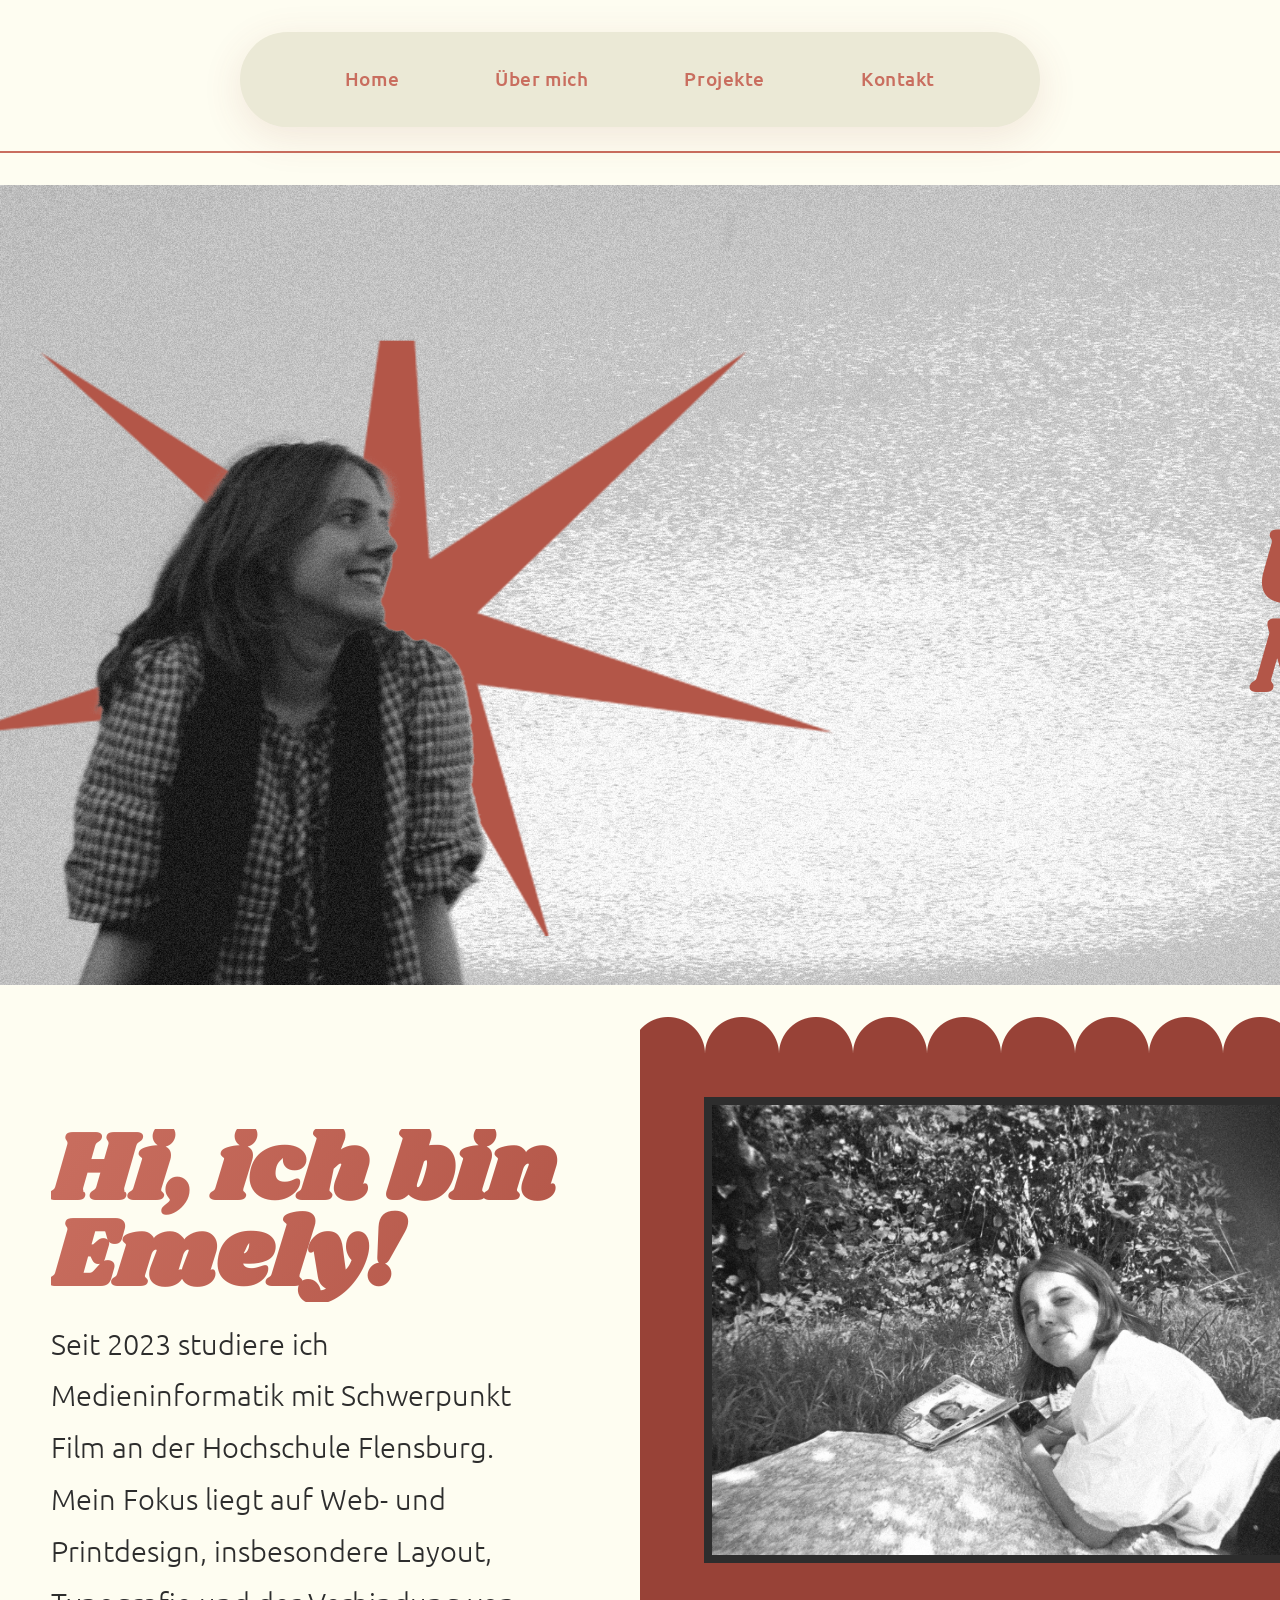
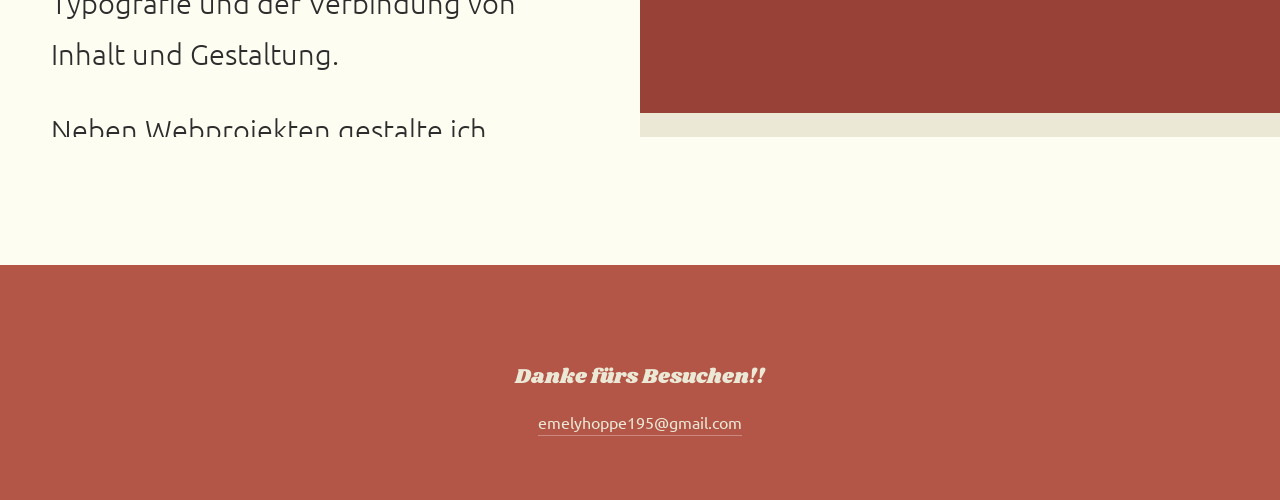
==== aboutme.html @ 7a6b9202 "Mein Portfolio hochgeladen" ====
<!DOCTYPE html>
<html lang="de">
<head>
  <meta charset="UTF-8">
  <meta name="viewport" content="width=device-width, initial-scale=1.0">
  <title>Emely Hoppe - Über mich</title>
  <link href="https://fonts.googleapis.com/css2?family=Shrikhand&family=Ubuntu:wght@300;400;500;700&display=swap" rel="stylesheet">
  <link rel="stylesheet" href="style.css">
</head>
<body>
 <header class="site-header">
  <nav class="main-nav">
    <a href="index.html">Home</a>
    <a href="aboutme.html">Über mich</a>

    <div class="dropdown">
      <span class="dropbtn">Projekte</span>
      <div class="dropdown-content">
        <a href="webdesign.html">Webdesign</a>
        <a href="print-poster.html">Print & Poster</a>
        <a href="creative-coding.html">Creative Coding</a>
      </div>
    </div>
    <a href="kontakt.html">Kontakt</a>
  </nav>
</header>
<header class="hero-header">
  <img src="bilder/em5.3.png" alt="Hero Bild" class="hero-header-image">

  <div class="hero-header-text">
    <h1 class="hero-title2">ÜBER<br>MICH</h1>
  </div>
</header>


<section class="intro-section" style="padding-top: -1rem;">

  <div class="intro-content" style="align-items: flex-start;">

   <div class="intro-text" style="margin-top: -1rem;">
  <h2 class="intro-title" style="margin-bottom: 1rem;">Hi, ich bin Emely!</h2>
  
  <p style="margin-top: 0;">
    Seit 2023 studiere ich Medieninformatik mit Schwerpunkt Film an der Hochschule Flensburg. Mein Fokus liegt auf Web- und Printdesign, insbesondere Layout, Typografie und der Verbindung von Inhalt und Gestaltung.
  </p>

  <div style="margin-top: 1.5rem;">
    <p>
     Neben Webprojekten gestalte ich Poster und Collagen, die analoge und digitale Elemente verbinden.
    <br> Ab September 2026 suche ich ein dreimonatiges Praktikum im Bereich Web- und Grafikdesign. 
    </p>
  </div>
</div>

    <div class="intro-image">
      <img src="bilder/em3.jpg" alt="Emely Portrait 1">
    </div>

  </div>
</section>


<footer class="site-footer">
  <div class="footer-content">
    <div class="footer-info">
      <span>Danke fürs Besuchen!!</span>
      <span class="contact-links">
        <a href="#">emelyhoppe195@gmail.com</a> 
      </span>
    </div>
  </div>
</footer>
---- style.css ----
:root {
  /* White Rock Palette */
  --whiterock-light-01: #FEFDF1;
  --whiterock: #EBE9D6;
  --whiterock-dark-01: #C8C6AE;
  --whiterock-dark-02: #A7A387;
  
  /* Contessa Akzentfarbe (für pp und Navigation) */
  --contessa-light: #E68F7F;
  --contessa: #C96E5F;
  --contessa-dark-01: #B35648;
  --contessa-dark-02: #984237;
  
  /* Textfarben */
  --text-dark: #2d2d2d;
  --text-medium: #5a5a5a;
}

* {
  margin: 0;
  padding: 0;
  box-sizing: border-box;
}

body {
  font-family: 'Ubuntu', -apple-system, BlinkMacSystemFont, sans-serif;
  line-height: 1.6;
  color: var(--text-dark);
  background: var(--whiterock-light-01);
}

/* Navigation – nur die “neue” Variante */
.site-header {
  position: relative;
  width: 100%;
  background: var(--whiterock-light-01);
  padding: 2rem 5% 1.5rem;
  border-bottom: 2px solid var(--contessa);
  margin-bottom: 2rem;
}

.main-nav {
  display: flex;
  justify-content: center;
  gap: 4rem;
  background: var(--whiterock);
  padding: 1.5rem 3rem;
  border-radius: 50px;
  box-shadow: 0 10px 40px rgba(152, 66, 55, 0.12);
  max-width: 800px;
  margin: 0 auto;
}

.main-nav a {
  color: var(--contessa);
  text-decoration: none;
  font-family: 'Ubuntu', sans-serif;
  font-weight: 500;
  font-size: 1.2rem;
  letter-spacing: 0.03em;
  transition: all 0.3s ease;
  position: relative;
  padding: 0.5rem 1rem;
  border-radius: 12px;
}

.main-nav a:hover {
  color: var(--whiterock-light-01);
  background: var(--contessa-dark-01);
  transform: translateY(-2px);
}

.main-nav a::after {
  content: '';
  position: absolute;
  width: 0;
  height: 3px;
  bottom: 0;
  left: 50%;
  background: var(--contessa-light);
  transition: all 0.3s ease;
  border-radius: 2px;
}

.main-nav a:hover::after {
  width: 100%;
  left: 0;
}

/* Dropdown */
.dropdown {
  position: relative;
  display: inline-block;
}

.dropbtn {
  color: var(--contessa);
  text-decoration: none;
  font-family: 'Ubuntu', sans-serif;
  font-weight: 500;
  font-size: 1.2rem;
  letter-spacing: 0.03em;
  transition: all 0.3s ease;
  position: relative;
  padding: 0.5rem 1rem;
  border-radius: 12px;
  display: inline-block;
}

.dropbtn:hover {
  color: var(--whiterock-light-01);
  background: var(--contessa-dark-01);
  transform: translateY(-2px);
}

.dropdown-content {
  display: none;
  position: absolute;
  background-color: var(--whiterock);
  min-width: 180px;
  box-shadow: 0 10px 40px rgba(152, 66, 55, 0.12);
  border-radius: 12px;
  z-index: 1000;
  top: 100%;
  right: 0;
  flex-direction: column;
  padding: 0.5rem 0;
  opacity: 0;
  transform: translateY(5px);
  transition: all 0.3s ease;
}

.dropdown-content a {
  color: var(--contessa-dark-01);
  padding: 0.75rem 1.5rem;
  text-decoration: none;
  display: block;
  font-weight: 500;
  font-size: 1rem;
  transition: all 0.3s ease;
}

.dropdown-content a:hover {
  background-color: var(--contessa);
  color: var(--whiterock-light-01);
}

.dropdown:hover .dropdown-content {
  display: flex;
  flex-direction: column;
  opacity: 1;
  transform: translateY(0);
}

/* Hero Section Startseite */
.hero {
  position: relative;
  height: 90vh;
  min-height: 650px;
  max-height: 800px;
  display: flex;
  align-items: center;
  overflow: hidden;
  margin-bottom: 4rem;
}

.hero::before {
  content: '';
  position: absolute;
  top: 0;
  left: 0;
  right: 0;
  bottom: 0;
  background-image: url('bilder/em6.jpg');
  background-size: cover;
  background-position: center;
  background-repeat: no-repeat;
  z-index: 1;
  width: 100%;
  height: 100%;
}

.hero-content {
  position: relative;
  max-width: 1400px;
  margin: 0 auto;
  padding: 0 8%;
  width: 100%;
  display: flex;
  align-items: center;
  justify-content: flex-end;
  height: 100%;
  z-index: 2;
}

.hero-text {
  max-width: 500px;
  padding: 0;
  margin-right: -33rem;
}

.hero-greeting {
  font-family: 'Ubuntu', sans-serif;
  font-size: clamp(1.5rem, 3vw, 2rem);
  font-weight: 300;
  color: #984237;
  letter-spacing: 0.08em;
  text-transform: uppercase;
  margin-bottom: 1rem;
  text-align: center;
}

.hero-name {
  font-family: 'Shrikhand', cursive;
  font-size: clamp(4rem, 9vw, 6.5rem);
  font-weight: 400;
  line-height: 0.9;
  color: #2d2d2d;
  margin-bottom: 1.5rem;
  text-align: center;
}

.hero-name .accent {
  background: linear-gradient(120deg, var(--contessa), var(--contessa-dark-01));
  -webkit-background-clip: text;
  -webkit-text-fill-color: transparent;
  background-clip: text;
}

/* Hero Header Unterseiten */
.hero-header {
  position: relative;
  width: 100vw;
  height: 90vh;
  min-height: 650px;
  max-height: 800px;
  left: 50%;
  right: 50%;
  margin-left: -50vw;
  margin-right: -50vw;
  overflow: hidden;
}

.hero-header-image {
  width: 100%;
  height: 100%;
  object-fit: cover;
  object-position: center;
  display: block;
}

.hero-header-text {
  position: absolute;
  inset: 0;
  display: flex;
  flex-direction: column;
  align-items: center;
  justify-content: center;
  text-align: center;
  z-index: 2;
  pointer-events: none;
}

.hero-title {
  font-family: 'Shrikhand';
  font-size: clamp(4rem, 9vw, 6.5rem);
  line-height: 0.85;
  color: var(--contessa-dark-02);
  text-transform: uppercase;
  letter-spacing: 0.05em;
}

.hero-title2 {
  font-family: 'Shrikhand';
  font-size: clamp(4rem, 9vw, 6.5rem);
  line-height: 0.85;
  color: var(--contessa-dark-01);
  text-transform: uppercase;
  letter-spacing: 0.05em;
  margin-right: -97rem;
  margin-bottom: -4rem;
}

.hero-sub {
  font-family: 'Ubuntu', sans-serif;
  font-size: clamp(1.2rem, 2.5vw, 1.6rem);
  font-weight: 300;
  color: var(--whiterock-light-01);
  margin-bottom: 1.5rem;
}

/* Intro / Diptychon */
.intro-section {
  padding: 0;
  background: var(--whiterock);
  position: relative;
  overflow: hidden;
  margin: 2rem 0 6rem;
}

.intro-content {
  display: grid;
  grid-template-columns: 1fr 1fr;
  height: 80vh;
  min-height: 550px;
  max-height: 750px;
  width: 100vw;
  position: relative;
  left: 50%;
  right: 50%;
  margin-left: -50vw;
  margin-right: -50vw;
}

.intro-text {
  background: var(--whiterock-light-01);
  padding: 8rem 10% 8rem 8%;
  display: flex;
  flex-direction: column;
  justify-content: center;
}

.intro-title {
  font-family: 'Shrikhand';
  font-size: clamp(3.5rem, 8vw, 6rem);
  background: linear-gradient(120deg, var(--contessa), var(--contessa-dark-01));
  -webkit-background-clip: text;
  -webkit-text-fill-color: transparent;
  background-clip: text;
  margin-bottom: 2.5rem;
  line-height: 0.9;
}

.intro-text p {
  font-family: 'Ubuntu', sans-serif;
  font-size: clamp(1.4rem, 3vw, 1.8rem);
  font-weight: 300;
  color: var(--text-dark);
  line-height: 1.8;
  max-width: 90%;
}

.intro-text a {
  color: var(--contessa);
  text-decoration: none;
  font-family: 'Ubuntu', sans-serif;
  font-weight: 500;
  font-size: 1.1rem;
  padding: 0.5rem 0;
  border-bottom: 2px solid var(--contessa);
  position: relative;
  transition: all 0.3s ease;
}

.intro-text a:hover {
  color: var(--contessa-dark-01);
  border-bottom-color: var(--contessa-dark-01);
}

.intro-image {
  background: var(--whiterock-light-01);
  background-image: url('bilder/rot1.png');
  padding: 5rem 18% 9rem 10%;
  align-items: flex-start;
  justify-content: flex-end;
  position: relative;
}

.intro-image img {
  max-width: 150%;
  max-height: 75%;
  object-fit: cover;
  border: 8px solid #2d2d2d;
}

/* Skills Overview */
.skills-overview {
  padding: 100px 5% 120px;
  background: var(--whiterock);
}

.section-title {
  font-family: 'Shrikhand', cursive;
  font-size: clamp(2.5rem, 5vw, 3.5rem);
  text-align: center;
  margin-bottom: 5rem;
  color: var(--contessa-dark-01);
  line-height: 1;
}

.skills-grid {
  display: grid;
  grid-template-columns: repeat(3, 1fr);
  gap: 2rem;
  max-width: 1400px;
  margin: 0 auto;
}

.skill-card {
  background: var(--whiterock-light-01);
  padding: 2.5rem 2rem;
  border-radius: 16px;
  text-decoration: none;
  color: var(--text-dark);
  border: 1px solid var(--whiterock-dark-01);
  transition: all 0.3s ease;
  display: flex;
  flex-direction: column;
  align-items: center;
  text-align: center;
  height: 220px;
}

.skill-card:hover {
  transform: translateY(-8px);
  border-color: var(--contessa);
  box-shadow: 0 20px 40px rgba(152, 66, 55, 0.15);
}

.skill-icon {
  width: 70px;
  height: 70px;
  background: var(--contessa);
  border-radius: 16px;
  margin-bottom: 1.5rem;
  display: flex;
  align-items: center;
  justify-content: center;
  font-size: 1.8rem;
  color: white;
}

.skill-card h3 {
  font-family: 'Shrikhand', cursive;
  font-size: 1.4rem;
  font-weight: 400;
  color: var(--text-dark);
  margin: 0;
  line-height: 1.2;
}

/* Tech Section */
.tech-section {
  background: url('bilder/stern.png');
  background-size: contain;
  background-position: center top;
  background-repeat: no-repeat;
  background-attachment: scroll;
  padding: 4rem 0 0 0;
  position: relative;
  overflow: hidden;
  min-height: 70vh;
  margin-bottom: 0 !important;
}

.tech-skills {
  position: relative;
  z-index: 2;
  max-width: 800px;
  margin: 8.5em auto 0;
  padding: 3.5rem 3rem 3.8rem;
  background: var(--whiterock-light-01);
  border-radius: 24px;
  border: 1px solid var(--whiterock-dark-01);
  box-shadow: 0 18px 40px rgba(0,0,0,0.08);
}

.tech-title {
  font-family: 'Shrikhand', cursive;
  font-size: 2.1rem;
  color: var(--contessa-dark-01);
  text-align: center;
  margin-bottom: 2.8rem;
  letter-spacing: 0.03em;
}

.tech-columns {
  display: grid;
  grid-template-columns: repeat(2, minmax(0, 1fr));
  gap: 3.5rem;
}

.tech-column h4 {
  font-family: 'Shrikhand', cursive;
  font-size: 1.4rem;
  color: var(--text-dark);
  margin-bottom: 1.5rem;
}

.tech-tags {
  display: flex;
  flex-wrap: wrap;
  gap: 0.75rem;
}

.tech-tags span {
  font-family: 'Ubuntu', sans-serif;
  font-size: 0.95rem;
  font-weight: 500;
  padding: 0.55rem 1.1rem;
  border-radius: 999px;
  background: rgba(255,255,255,0.8);
  border: 1px solid var(--whiterock-dark-01);
  color: var(--text-medium);
  transition: all 0.25s ease;
}

/* Projektblock + Lightbox */
.project-block {
  background: var(--contessa-dark-01);
  padding: 4rem 0 0;
  margin: 0;
  width: 100vw;
  position: relative;
  left: 50%;
  right: 50%;
  margin-left: -50vw;
  margin-right: -50vw;
}

.project-content {
  max-width: 1400px;
  margin: 0 auto;
  padding: 0 8%;
  display: grid;
  grid-template-columns: 1fr 1fr;
  gap: 6rem;
  align-items: center;
}

.project-text {
  max-width: 500px;
}

.project-text p {
  font-family: 'Ubuntu', sans-serif;
  font-size: 1.25rem;
  line-height: 1.75;
  color: var(--whiterock-light-01);
  margin-bottom: 1.5rem;
}

.project-image {
  position: relative;
  width: 140%;
  max-width: 900px;
  justify-self: start;
  z-index: 2;
}

.project-image img {
  width: 100%;
  height: 500px;
  object-fit: cover;
  object-position: center right;
  border: 8px solid #2d2d2d;
  display: block;
}

/* Thumbnail */
.project-image img#thumb-img {
  cursor: zoom-in;
  transition: transform 0.2s ease;
}

.lightbox-checkbox {
  display: none;
}

.lightbox-overlay {
  position: fixed;
  top: 0;
  left: 0;
  width: 100vw;
  height: 100vh;
  z-index: 9999;
  display: flex;
  align-items: center;
  justify-content: center;
  opacity: 0;
  visibility: hidden;
  transition: all 0.3s ease;
  cursor: zoom-out;
}

.lightbox-checkbox:checked + .lightbox-overlay {
  opacity: 1;
  visibility: visible;
}

.lightbox-overlay img {
  max-width: 90vw;
  max-height: 90vh;
  width: auto;
  height: auto;
  border-radius: 12px;
  box-shadow: 0 0 80px rgba(201, 110, 95, 0.5);
}

.image-label {
  display: block;
  cursor: pointer;
}

/* Projekt-Untertitel */
.project-subtitle-wrapper {
  padding: 8rem 8% 2rem;
  background: var(--contessa-dark-01);
  position: relative;
}

.project-subtitle {
  font-family: 'Shrikhand', cursive;
  font-size: clamp(2rem, 4vw, 2.8rem);
  color: var(--whiterock);
  text-align: right;
  line-height: 0.95;
  font-weight: 400;
  position: absolute;
  bottom: 0rem;
  right: 25%;
  width: auto;
  max-width: none;
}

/* Rezept-Features */
.recipe-features-section {
  background: var(--whiterock);
  padding: 6rem 0 0;
  position: relative;
  overflow: hidden;
  margin: 0 0 6rem;
}

.recipe-features-content {
  background: var(--whiterock);
  display: grid;
  grid-template-columns: 1fr 1fr;
  height: 80vh;
  min-height: 550px;
  max-height: 750px;
  width: 100vw;
  position: relative;
  left: 50%;
  right: 50%;
  margin-left: -50vw;
  margin-right: -50vw;
}

.recipe-image {
  background: var(--whiterock);
  background-image: url('bilder/rot1.png');
  padding: 5rem 18% 9rem 10%;
  background-position: center top;
  background-size: cover;
  display: flex;
  align-items: flex-start;
  justify-content: flex-start;
  position: relative;
}

.recipe-image img {
  background: var(--whiterock);
  max-width: 150%;
  max-height: 75%;
  object-fit: cover;
  border: 8px solid #2d2d2d;
}

.recipe-text {
  background: var(--whiterock);
  padding: 8rem 10% 8rem 8%;
  display: flex;
  flex-direction: column;
  justify-content: center;
}

.recipe-text p {
  font-family: 'Ubuntu', sans-serif;
  font-size: clamp(1.4rem, 3vw, 1.8rem);
  font-weight: 300;
  color: var(--text-dark);
  line-height: 1.8;
  max-width: 90%;
}

/* Slider */
.slider-container {
  max-width: 2000px;
  margin: 0 auto;
  padding: 0 5%;
  display: flex;
  align-items: center;
  justify-content: center;
  gap: 5rem;
  height: 650px;
}

.slider-arrow {
  width: 70px;
  height: 70px;
  border: none;
  background: var(--contessa);
  color: var(--whiterock-light-01);
  font-size: 2.2rem;
  font-weight: 300;
  border-radius: 50%;
  cursor: pointer;
  flex-shrink: 0;
}

.feature-tile {
  flex: 1;
  max-width: 1600px;
  height: 100%;
  background: var(--whiterock-light-01);
  border-radius: 32px;
  padding: 4rem 5rem;
  box-shadow: 0 40px 100px rgba(0,0,0,0.18);
  display: flex;
  align-items: center;
}

.feature-tile-content {
  display: grid;
  grid-template-columns: 1.3fr 1fr;
  width: 100%;
  height: 100%;
  gap: 4rem;
}

.feature-tile-image {
  height: 100%;
}

.feature-tile-image img {
  width: 100%;
  height: 100%;
  object-fit: cover;
  object-position: center;
  border: 12px solid var(--whiterock-dark-01);
}

.feature-tile-text h3 {
  font-family: 'Shrikhand', cursive;
  font-size: clamp(2.8rem, 6vw, 3.8rem);
  color: var(--contessa-dark-02);
  line-height: 0.95;
  font-weight: 400;
}

.feature-tile-text p {
  font-size: 1.45rem;
  line-height: 1.85;
}

/* About-Split */
.about-split {
  max-width: 1400px;
  margin: 0 auto 0;
  padding: 4rem 8% 0;
  display: grid;
  grid-template-columns: 2.5fr 1fr;
  gap: 4rem;
  align-items: start;
  position: relative;
}

.about-text {
  align-self: flex-start;
  padding: 0;
  margin: 0;
}

.about-text p {
  font-family: 'Ubuntu', sans-serif;
  font-size: clamp(1.25rem, 2.8vw, 1.6rem);
  font-weight: 300;
  color: var(--text-dark);
  line-height: 1.7;
  width: 100% !important;
  max-width: none !important;
  padding-right: 0;
  margin-right: 0;
}

.about-image-block {
  align-self: end;
  margin-top: auto;
  padding-bottom: 0rem;
}

.about-image-line {
  height: 3px;
  background-color: var(--contessa-dark-02);
  width: 100%;
}

.about-image {
  width: 450%;
  height: auto;
  object-fit: cover;
  align-self: flex-start;
  padding-bottom: 0rem;
}

.full-red-divider {
  height: 60px;
  background-color: var(--contessa-dark-02);
  width: 100vw;
  position: relative;
  left: 50%;
  right: 50%;
  margin-left: -50vw;
  margin-right: -50vw;
  margin-top: 0rem;
}

/* Image-Pair / Print */
.image-pair-section {
  background: var(--whiterock);
  padding: 6rem 0 0;
  position: relative;
  overflow: hidden;
  margin: 0 0 6rem;
}

.image-pair-content {
  background: var(--whiterock);
  display: grid;
  grid-template-columns: 1fr 1fr;
  height: 80vh;
  min-height: 550px;
  max-height: 750px;
  width: 100vw;
  position: relative;
  left: 50%;
  right: 50%;
  margin-left: -50vw;
  margin-right: -50vw;
}

.image-pair-block {
  background-image: url('bilder/rot1.png');
  background-position: center top;
  background-size: cover;
  padding: 5rem 18% 9rem 10%;
  display: flex;
  align-items: flex-start;
  justify-content: flex-start;
  position: relative;
  gap: 1.5rem;
}

.pair-img {
  width: 55%;
  height: 90vh;
  max-height: 740px;
  object-fit: cover;
  object-position: center top;
  border: 8px solid #2d2d2d;
}

.image-pair-text {
  background: var(--whiterock);
  padding: 8rem 10% 8rem 8%;
  display: flex;
  flex-direction: column;
  justify-content: center;
}

.image-pair-text p {
  font-family: 'Ubuntu', sans-serif;
  font-size: clamp(1.4rem, 3vw, 1.8rem);
  font-weight: 300;
  color: var(--text-dark);
  line-height: 1.8;
  max-width: 90%;
}

.single-image-block {
  padding-right: 0%;
  display: flex;
  justify-content: center;
  padding: 4rem 10%;
  background: var(--contessa-dark-01);
}

.single-image-block .single-img {
  width: 80%;
  max-width: 600px;
  height: auto;
  object-fit: cover;
  border: 8px solid #2d2d2d;
}

/* Footer */
.site-footer {
  background: var(--contessa-dark-01);
  padding: 6rem 5% 4rem;
  margin-top: 8rem;
  color: white;
}

.footer-content {
  max-width: 1100px;
  margin: 0 auto;
  text-align: center;
}

.footer-content p {
  font-size: 4rem;
  color: rgba(255,255,255,0.3);
  font-weight: 300;
  margin: 0 0 2rem 0;
  letter-spacing: 0.2em;
}

.footer-info {
  display: flex;
  flex-direction: column;
  gap: 1rem;
  align-items: center;
}

.footer-info span:first-child {
  font-family: 'Shrikhand', cursive;
  font-size: 1.3rem;
  color: var(--whiterock);
  font-weight: 400;
}

.contact-links {
  font-family: 'Ubuntu', sans-serif;
  font-size: 1rem;
  color: rgba(255,255,255,0.9);
}

.contact-links a {
  color: var(--whiterock);
  text-decoration: none;
  transition: all 0.3s ease;
  border-bottom: 1px solid rgba(255,255,255,0.3);
  padding-bottom: 0.2rem;
}

.contact-links a:hover {
  color: var(--whiterock-dark-01);
  border-bottom-color: rgba(255,255,255,0.7);
}

/* Breakpoints */

@media (max-width: 768px) {
  .hero {
    height: 85vh;
    min-height: 600px;
    padding: 0 5% 60px;
  }

  .hero-content {
    grid-template-columns: 1fr;
    text-align: center;
    gap: 3rem;
  }

  .hero-text {
    padding: 2rem 2rem 2rem 1.5rem;
    margin: 0 5%;
    max-width: none;
  }

  .hero-header {
    height: 80vh;
    min-height: 500px;
  }

  .hero-title {
    font-size: clamp(3rem, 10vw, 4.5rem);
  }

  .main-nav {
    gap: 1.5rem;
    flex-wrap: wrap;
    padding: 1rem 2rem;
  }

  .main-nav a {
    font-size: 1rem;
    padding: 0.3rem 0.8rem;
  }

  .intro-content {
    grid-template-columns: 1fr;
    height: auto;
    min-height: 0;
    width: 100%;
    left: 0;
    margin-left: 0;
    margin-right: 0;
  }

  .intro-text,
  .intro-image {
    padding: 5rem 8%;
  }

  .skills-grid {
    grid-template-columns: repeat(2, 1fr);
    gap: 1.5rem;
  }

  .skill-card {
    height: 180px;
    padding: 2rem 1.5rem;
  }

  .tech-skills {
    padding: 2.5rem 2rem 3rem;
    margin-top: 3rem;
  }

  .tech-columns {
    grid-template-columns: 1fr;
    gap: 2rem;
    text-align: left;
  }

  .project-block {
    padding: 3rem 0 6rem;
    width: 100%;
    left: 0;
    margin-left: 0;
    margin-right: 0;
  }

  .project-content {
    grid-template-columns: 1fr;
    gap: 2rem;
    padding: 0 5%;
  }

  .project-image img {
    height: 250px;
  }

  .project-subtitle-wrapper {
    padding: 1.5rem 5% 3rem;
  }

  .project-subtitle {
    text-align: center;
  }

  .recipe-features-content {
    grid-template-columns: 1fr;
    height: auto;
    min-height: 0;
    width: 100%;
    left: 0;
    margin-left: 0;
    margin-right: 0;
  }

  .recipe-image,
  .recipe-text {
    padding: 5rem 8%;
  }

  .slider-container {
    flex-direction: column;
    gap: 3rem;
    padding: 0 5%;
    height: 550px;
  }

  .slider-arrow {
    width: 50px;
    height: 50px;
    font-size: 1.5rem;
  }

  .feature-tile {
    max-width: none;
    padding: 2.5rem 2rem;
  }

  .feature-tile-content {
    grid-template-columns: 1fr;
    gap: 2.5rem;
    text-align: center;
  }

  .about-split {
    grid-template-columns: 1fr;
    gap: 2.5rem;
    padding: 0 5%;
  }

  .about-image-block {
    order: -1;
  }

  .lightbox-overlay {
    padding: 2rem;
  }

  .image-pair-content {
    grid-template-columns: 1fr;
    height: auto;
    width: 100%;
    left: 0;
    margin-left: 0;
    margin-right: 0;
  }

  .image-pair-block,
  .image-pair-text {
    padding: 5rem 8%;
  }

  .site-footer {
    padding: 4rem 5% 3rem;
    margin-top: 6rem;
  }

  .footer-content p {
    font-size: 2.5rem;
  }

  .dropdown-content {
    position: static;
    box-shadow: none;
    background-color: transparent;
    padding: 0;
    display: none;
  }

  .dropdown:hover .dropdown-content {
    display: block;
  }

  .dropdown-content a {
    padding: 0.5rem 0;
  }
}

@media (max-width: 480px) {
  .skills-grid {
    grid-template-columns: 1fr;
  }

  .main-nav {
    gap: 1rem;
    padding: 1rem;
  }

  .main-nav a {
    font-size: 0.95rem;
  }
}
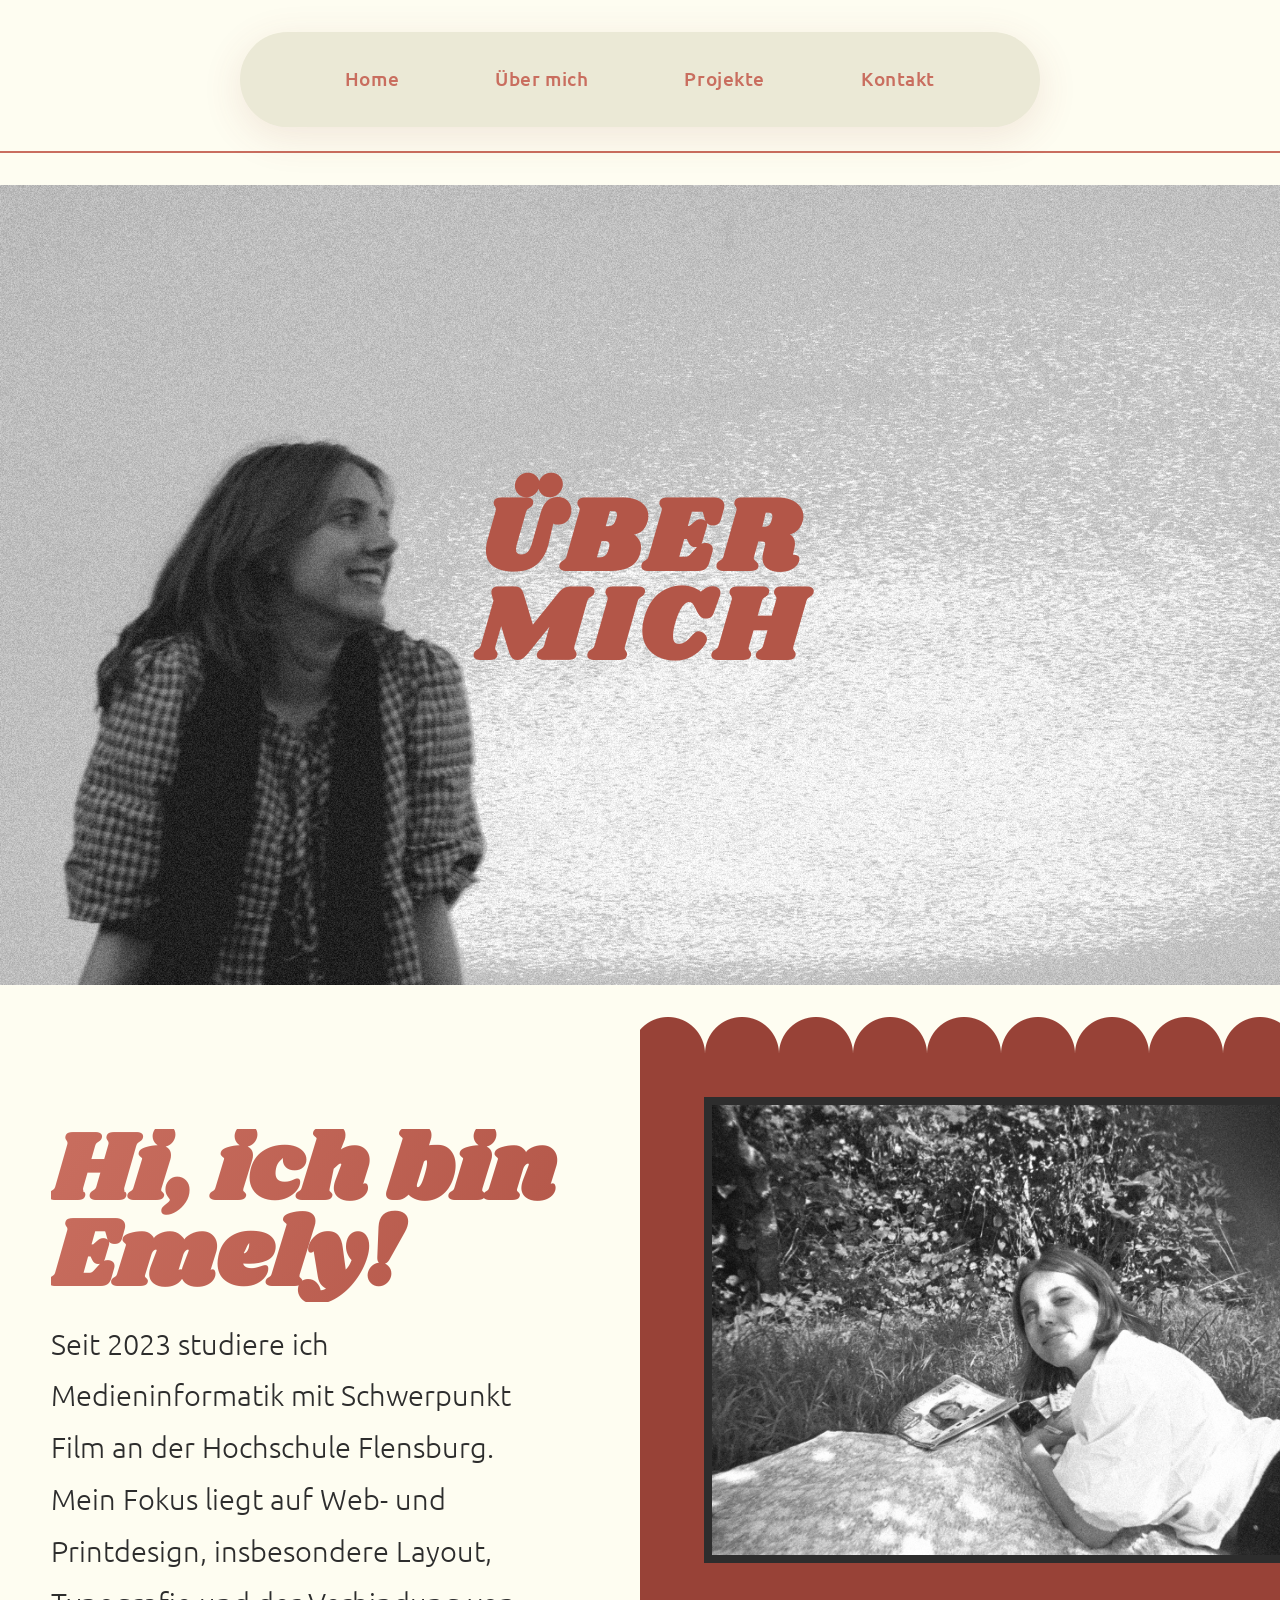
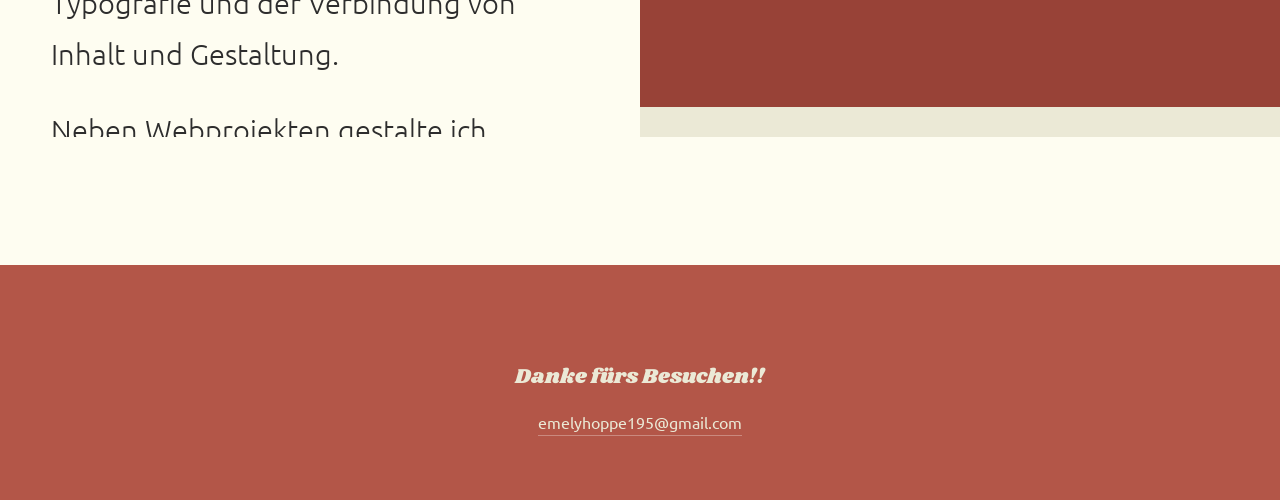
==== commit 073fb20e: "bild neu" ====
--- a/aboutme.html
+++ b/aboutme.html
@@ -25,7 +25,7 @@
   </nav>
 </header>
 <header class="hero-header">
-  <img src="bilder/em5.3.png" alt="Hero Bild" class="hero-header-image">
+  <img src="bilder/em1.png" alt="Hero Bild" class="hero-header-image">
 
   <div class="hero-header-text">
     <h1 class="hero-title2">ÜBER<br>MICH</h1>
--- a/style.css
+++ b/style.css
@@ -29,7 +29,13 @@
   background: var(--whiterock-light-01);
 }
 
-/* Navigation – nur die “neue” Variante */
+img {
+  max-width: 100%;
+  height: auto;
+  display: block;
+}
+
+/* Navigation */
 .site-header {
   position: relative;
   width: 100%;
@@ -49,6 +55,7 @@
   box-shadow: 0 10px 40px rgba(152, 66, 55, 0.12);
   max-width: 800px;
   margin: 0 auto;
+  flex-wrap: wrap;
 }
 
 .main-nav a {
@@ -152,7 +159,7 @@
   transform: translateY(0);
 }
 
-/* Hero Section Startseite */
+/* Hero Section */
 .hero {
   position: relative;
   height: 90vh;
@@ -261,25 +268,16 @@
   pointer-events: none;
 }
 
-.hero-title {
+.hero-title, .hero-title2 {
   font-family: 'Shrikhand';
   font-size: clamp(4rem, 9vw, 6.5rem);
   line-height: 0.85;
-  color: var(--contessa-dark-02);
   text-transform: uppercase;
   letter-spacing: 0.05em;
 }
 
-.hero-title2 {
-  font-family: 'Shrikhand';
-  font-size: clamp(4rem, 9vw, 6.5rem);
-  line-height: 0.85;
-  color: var(--contessa-dark-01);
-  text-transform: uppercase;
-  letter-spacing: 0.05em;
-  margin-right: -97rem;
-  margin-bottom: -4rem;
-}
+.hero-title { color: var(--contessa-dark-02); }
+.hero-title2 { color: var(--contessa-dark-01); margin-right: 0; margin-bottom: 0; }
 
 .hero-sub {
   font-family: 'Ubuntu', sans-serif;
@@ -949,213 +947,260 @@
   border-bottom-color: rgba(255,255,255,0.7);
 }
 
-/* Breakpoints */
-
+/* ===================================== */
+/* 🔥 MOBILE CLEAN FIX (ALLE SEITEN) */
+/* ===================================== */
 @media (max-width: 768px) {
-  .hero {
-    height: 85vh;
-    min-height: 600px;
-    padding: 0 5% 60px;
-  }
-
-  .hero-content {
-    grid-template-columns: 1fr;
-    text-align: center;
-    gap: 3rem;
+
+  html, body {
+    overflow-x: hidden;
+  }
+
+  * {
+    max-width: 100%;
+  }
+
+  /* ================= HERO ================= */
+  .hero,
+  .hero-header {
+    height: auto !important;
+    min-height: 85vh !important;
+    display: flex !important;
+    align-items: center !important;
+    justify-content: center !important;
+  }
+
+  .hero::before,
+  .hero-header-image {
+    position: absolute !important;
+    inset: 0 !important;
+    width: 100% !important;
+    height: 100% !important;
+    object-fit: cover !important;
+    z-index: 0 !important;
+  }
+
+  .hero-content,
+  .hero-header-text {
+    position: relative !important;
+    z-index: 2 !important;
+    text-align: center !important;
+    padding: 2rem 5% !important;
+    width: 100% !important;
   }
 
   .hero-text {
-    padding: 2rem 2rem 2rem 1.5rem;
-    margin: 0 5%;
-    max-width: none;
-  }
-
-  .hero-header {
-    height: 80vh;
-    min-height: 500px;
-  }
-
-  .hero-title {
-    font-size: clamp(3rem, 10vw, 4.5rem);
-  }
-
+    margin-right: 0 !important;
+    max-width: 100% !important;
+    padding: 0 1rem !important;
+  }
+
+  /* ✅ FIX: Hero Text Farben */
+  .hero-name {
+    font-size: clamp(2.5rem, 8vw, 3.5rem) !important;
+    line-height: 1.1 !important;
+    color: #fff !important;
+  }
+
+  .hero-title2 {
+    color: #fff !important;
+  }
+
+  /* ================= NAV ================= */
   .main-nav {
-    gap: 1.5rem;
-    flex-wrap: wrap;
-    padding: 1rem 2rem;
-  }
-
-  .main-nav a {
-    font-size: 1rem;
-    padding: 0.3rem 0.8rem;
-  }
-
-  .intro-content {
-    grid-template-columns: 1fr;
-    height: auto;
-    min-height: 0;
-    width: 100%;
-    left: 0;
-    margin-left: 0;
-    margin-right: 0;
-  }
-
+    gap: 0.8rem !important;
+    padding: 1rem !important;
+    flex-wrap: wrap !important;
+  }
+
+  .main-nav a,
+  .dropbtn {
+    font-size: 0.95rem !important;
+    padding: 0.5rem 0.8rem !important;
+  }
+
+  /* ✅ FIX: Dropdown Mobile stabil */
+  .dropdown-content {
+    position: static !important;
+    display: none !important;
+    flex-direction: column !important;
+    box-shadow: none !important;
+    opacity: 1 !important;
+    transform: none !important;
+  }
+
+  .dropdown:active .dropdown-content,
+  .dropdown:focus .dropdown-content,
+  .dropdown:focus-within .dropdown-content {
+    display: flex !important;
+  }
+
+  .dropbtn {
+    cursor: pointer;
+  }
+
+  /* ================= LAYOUT ================= */
+  .intro-content,
+  .recipe-features-content,
+  .image-pair-content,
+  .feature-tile-content,
+  .about-split,
+  .project-content,
+  .skills-grid,
+  .tech-columns {
+    display: flex !important;
+    flex-direction: column !important;
+    gap: 2rem !important;
+    width: 100% !important;
+    margin: 0 !important;
+    height: auto !important;
+  }
+
+  .hero-header,
+  .intro-content,
+  .recipe-features-content,
+  .image-pair-content,
+  .project-block,
+  .full-red-divider {
+    width: 100% !important;
+    margin: 0 !important;
+    padding: 0 !important;
+    left: 0 !important;
+  }
+
+  /* ================= TEXT ================= */
   .intro-text,
+  .recipe-text,
+  .image-pair-text,
+  .project-text,
+  .about-text,
+  .feature-tile-text {
+    max-width: 100% !important;
+    padding: 1rem 6% !important;
+  }
+
+  p, h1, h2, h3 {
+    line-height: 1.4 !important;
+    word-break: break-word;
+  }
+
+  /* ================= IMAGES ================= */
+  img {
+    width: 100% !important;
+    height: auto !important;
+    object-fit: cover !important;
+  }
+
+  /* ✅ FIX: Intro Image wieder sichtbar */
   .intro-image {
-    padding: 5rem 8%;
-  }
-
-  .skills-grid {
-    grid-template-columns: repeat(2, 1fr);
-    gap: 1.5rem;
-  }
-
-  .skill-card {
-    height: 180px;
-    padding: 2rem 1.5rem;
-  }
-
-  .tech-skills {
-    padding: 2.5rem 2rem 3rem;
-    margin-top: 3rem;
-  }
-
-  .tech-columns {
-    grid-template-columns: 1fr;
-    gap: 2rem;
-    text-align: left;
-  }
-
-  .project-block {
-    padding: 3rem 0 6rem;
-    width: 100%;
-    left: 0;
-    margin-left: 0;
-    margin-right: 0;
-  }
-
-  .project-content {
-    grid-template-columns: 1fr;
-    gap: 2rem;
-    padding: 0 5%;
+    display: flex !important;
+    align-items: center !important;
+    justify-content: center !important;
+    min-height: 300px !important;
+    padding: 2rem 6% !important;
+    background-size: cover !important;
+    background-position: center !important;
+  }
+
+  .intro-image img {
+    display: block !important;
+    max-width: 100% !important;
+    max-height: none !important;
+  }
+
+  .recipe-image,
+  .image-pair-block {
+    padding: 2rem 6% !important;
+    background-size: cover !important;
+    background-position: center !important;
+    height: auto !important;
+  }
+
+  .recipe-image img {
+    max-width: 100% !important;
+    max-height: none !important;
+  }
+
+  .project-image {
+    width: 100% !important;
+    max-width: 100% !important;
   }
 
   .project-image img {
-    height: 250px;
-  }
-
-  .project-subtitle-wrapper {
-    padding: 1.5rem 5% 3rem;
-  }
-
-  .project-subtitle {
-    text-align: center;
-  }
-
-  .recipe-features-content {
-    grid-template-columns: 1fr;
-    height: auto;
-    min-height: 0;
-    width: 100%;
-    left: 0;
-    margin-left: 0;
-    margin-right: 0;
-  }
-
-  .recipe-image,
-  .recipe-text {
-    padding: 5rem 8%;
-  }
-
+    height: auto !important;
+  }
+
+  /* ================= IMAGE PAIR FIX ================= */
+  .image-pair-content {
+    height: auto !important;
+    gap: 3rem !important;
+  }
+
+  .image-pair-block {
+    flex-direction: column !important;
+    z-index: 1 !important;
+    padding-bottom: 4rem !important;
+  }
+
+  /* ✅ FIX: Bilder NICHT mehr abgeschnitten */
+  .pair-img {
+    width: 100% !important;
+    height: auto !important;
+    max-height: none !important;
+    object-fit: contain !important;
+    margin-bottom: 2rem !important;
+    z-index: 2 !important;
+  }
+
+  .image-pair-text {
+    position: relative !important;
+    z-index: 3 !important;
+  }
+
+  .single-image-block {
+    position: relative !important;
+    z-index: 3 !important;
+  }
+
+  /* ================= ABOUT ================= */
+  .about-image {
+    width: 100% !important;
+    height: auto !important;
+  }
+
+  /* ================= SLIDER ================= */
   .slider-container {
-    flex-direction: column;
-    gap: 3rem;
-    padding: 0 5%;
-    height: 550px;
-  }
-
-  .slider-arrow {
-    width: 50px;
-    height: 50px;
-    font-size: 1.5rem;
+    flex-direction: column !important;
+    height: auto !important;
+    gap: 2rem !important;
+    position: relative !important;
+    z-index: 5 !important;
   }
 
   .feature-tile {
-    max-width: none;
-    padding: 2.5rem 2rem;
-  }
-
-  .feature-tile-content {
-    grid-template-columns: 1fr;
-    gap: 2.5rem;
-    text-align: center;
-  }
-
-  .about-split {
-    grid-template-columns: 1fr;
-    gap: 2.5rem;
-    padding: 0 5%;
-  }
-
-  .about-image-block {
-    order: -1;
-  }
-
-  .lightbox-overlay {
-    padding: 2rem;
-  }
-
-  .image-pair-content {
-    grid-template-columns: 1fr;
-    height: auto;
-    width: 100%;
-    left: 0;
-    margin-left: 0;
-    margin-right: 0;
-  }
-
-  .image-pair-block,
-  .image-pair-text {
-    padding: 5rem 8%;
-  }
-
+    height: auto !important;
+    padding: 2rem !important;
+  }
+
+  .feature-tile-text h3 {
+    font-size: 2rem !important;
+  }
+
+  /* ================= FOOTER ================= */
   .site-footer {
-    padding: 4rem 5% 3rem;
-    margin-top: 6rem;
-  }
-
-  .footer-content p {
-    font-size: 2.5rem;
-  }
-
-  .dropdown-content {
-    position: static;
-    box-shadow: none;
-    background-color: transparent;
-    padding: 0;
-    display: none;
-  }
-
-  .dropdown:hover .dropdown-content {
-    display: block;
-  }
-
-  .dropdown-content a {
-    padding: 0.5rem 0;
-  }
-}
-
-@media (max-width: 480px) {
-  .skills-grid {
-    grid-template-columns: 1fr;
-  }
-
-  .main-nav {
-    gap: 1rem;
-    padding: 1rem;
-  }
-
-  .main-nav a {
-    font-size: 0.95rem;
-  }
-}
+    margin-top: 4rem !important;
+    position: relative !important;
+    z-index: 10 !important;
+  }
+
+  .footer-content {
+    position: relative !important;
+    z-index: 10 !important;
+  }
+
+  /* ================= SPACING ================= */
+  section {
+    margin-bottom: 3rem !important;
+  }
+
+}
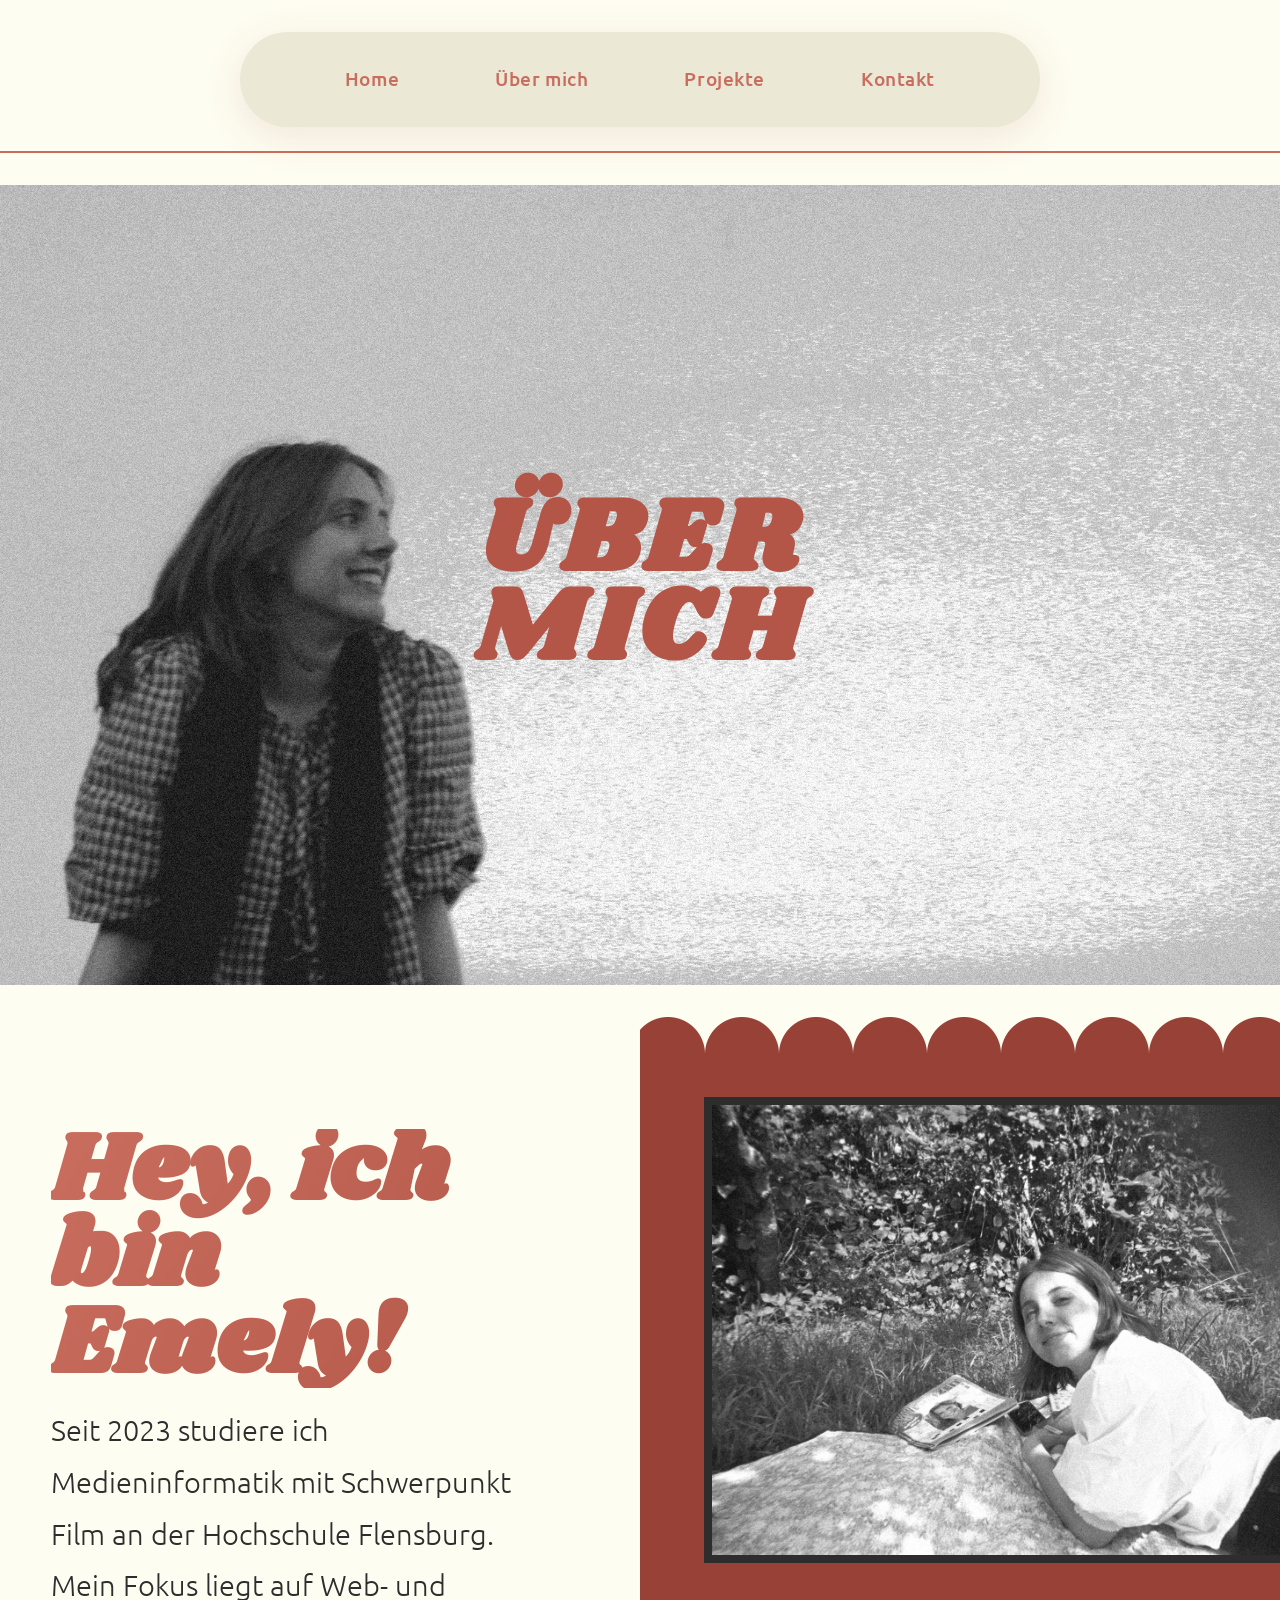
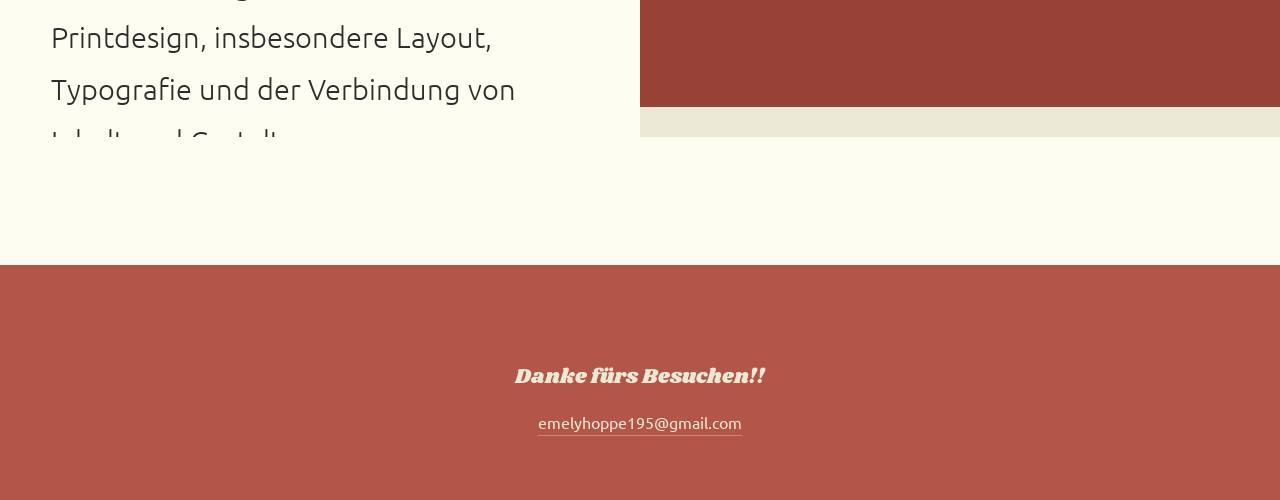
==== commit 1dc01e85: "Fix" ====
--- a/aboutme.html
+++ b/aboutme.html
@@ -38,7 +38,7 @@
   <div class="intro-content" style="align-items: flex-start;">
 
    <div class="intro-text" style="margin-top: -1rem;">
-  <h2 class="intro-title" style="margin-bottom: 1rem;">Hi, ich bin Emely!</h2>
+  <h2 class="intro-title" style="margin-bottom: 1rem;">Hey, ich bin Emely!</h2>
   
   <p style="margin-top: 0;">
     Seit 2023 studiere ich Medieninformatik mit Schwerpunkt Film an der Hochschule Flensburg. Mein Fokus liegt auf Web- und Printdesign, insbesondere Layout, Typografie und der Verbindung von Inhalt und Gestaltung.
--- a/style.css
+++ b/style.css
@@ -4,13 +4,13 @@
   --whiterock: #EBE9D6;
   --whiterock-dark-01: #C8C6AE;
   --whiterock-dark-02: #A7A387;
-  
+
   /* Contessa Akzentfarbe (für pp und Navigation) */
   --contessa-light: #E68F7F;
   --contessa: #C96E5F;
   --contessa-dark-01: #B35648;
   --contessa-dark-02: #984237;
-  
+
   /* Textfarben */
   --text-dark: #2d2d2d;
   --text-medium: #5a5a5a;
@@ -268,7 +268,8 @@
   pointer-events: none;
 }
 
-.hero-title, .hero-title2 {
+.hero-title,
+.hero-title2 {
   font-family: 'Shrikhand';
   font-size: clamp(4rem, 9vw, 6.5rem);
   line-height: 0.85;
@@ -276,8 +277,15 @@
   letter-spacing: 0.05em;
 }
 
-.hero-title { color: var(--contessa-dark-02); }
-.hero-title2 { color: var(--contessa-dark-01); margin-right: 0; margin-bottom: 0; }
+.hero-title {
+  color: var(--contessa-dark-02);
+}
+
+.hero-title2 {
+  color: var(--contessa-dark-01);
+  margin-right: 0;
+  margin-bottom: 0;
+}
 
 .hero-sub {
   font-family: 'Ubuntu', sans-serif;
@@ -460,7 +468,7 @@
   background: var(--whiterock-light-01);
   border-radius: 24px;
   border: 1px solid var(--whiterock-dark-01);
-  box-shadow: 0 18px 40px rgba(0,0,0,0.08);
+  box-shadow: 0 18px 40px rgba(0, 0, 0, 0.08);
 }
 
 .tech-title {
@@ -497,7 +505,7 @@
   font-weight: 500;
   padding: 0.55rem 1.1rem;
   border-radius: 999px;
-  background: rgba(255,255,255,0.8);
+  background: rgba(255, 255, 255, 0.8);
   border: 1px solid var(--whiterock-dark-01);
   color: var(--text-medium);
   transition: all 0.25s ease;
@@ -581,7 +589,7 @@
   cursor: zoom-out;
 }
 
-.lightbox-checkbox:checked + .lightbox-overlay {
+.lightbox-checkbox:checked+.lightbox-overlay {
   opacity: 1;
   visibility: visible;
 }
@@ -714,7 +722,7 @@
   background: var(--whiterock-light-01);
   border-radius: 32px;
   padding: 4rem 5rem;
-  box-shadow: 0 40px 100px rgba(0,0,0,0.18);
+  box-shadow: 0 40px 100px rgba(0, 0, 0, 0.18);
   display: flex;
   align-items: center;
 }
@@ -908,7 +916,7 @@
 
 .footer-content p {
   font-size: 4rem;
-  color: rgba(255,255,255,0.3);
+  color: rgba(255, 255, 255, 0.3);
   font-weight: 300;
   margin: 0 0 2rem 0;
   letter-spacing: 0.2em;
@@ -931,33 +939,33 @@
 .contact-links {
   font-family: 'Ubuntu', sans-serif;
   font-size: 1rem;
-  color: rgba(255,255,255,0.9);
+  color: rgba(255, 255, 255, 0.9);
 }
 
 .contact-links a {
   color: var(--whiterock);
   text-decoration: none;
   transition: all 0.3s ease;
-  border-bottom: 1px solid rgba(255,255,255,0.3);
+  border-bottom: 1px solid rgba(255, 255, 255, 0.3);
   padding-bottom: 0.2rem;
 }
 
 .contact-links a:hover {
   color: var(--whiterock-dark-01);
-  border-bottom-color: rgba(255,255,255,0.7);
-}
-
-/* ===================================== */
-/* 🔥 MOBILE CLEAN FIX (ALLE SEITEN) */
-/* ===================================== */
+  border-bottom-color: rgba(255, 255, 255, 0.7);
+}
+
 @media (max-width: 768px) {
 
-  html, body {
+  /* Grundlegendes */
+  html,
+  body {
     overflow-x: hidden;
   }
 
   * {
     max-width: 100%;
+    box-sizing: border-box;
   }
 
   /* ================= HERO ================= */
@@ -990,19 +998,14 @@
   }
 
   .hero-text {
-    margin-right: 0 !important;
+    margin: 0 !important;
     max-width: 100% !important;
     padding: 0 1rem !important;
   }
 
-  /* ✅ FIX: Hero Text Farben */
   .hero-name {
     font-size: clamp(2.5rem, 8vw, 3.5rem) !important;
     line-height: 1.1 !important;
-    color: #fff !important;
-  }
-
-  .hero-title2 {
     color: #fff !important;
   }
 
@@ -1011,6 +1014,7 @@
     gap: 0.8rem !important;
     padding: 1rem !important;
     flex-wrap: wrap !important;
+    justify-content: center !important;
   }
 
   .main-nav a,
@@ -1019,7 +1023,7 @@
     padding: 0.5rem 0.8rem !important;
   }
 
-  /* ✅ FIX: Dropdown Mobile stabil */
+  /* Dropdown (CSS-only best effort) */
   .dropdown-content {
     position: static !important;
     display: none !important;
@@ -1029,8 +1033,8 @@
     transform: none !important;
   }
 
+  .dropdown:hover .dropdown-content,
   .dropdown:active .dropdown-content,
-  .dropdown:focus .dropdown-content,
   .dropdown:focus-within .dropdown-content {
     display: flex !important;
   }
@@ -1050,12 +1054,14 @@
   .tech-columns {
     display: flex !important;
     flex-direction: column !important;
+    flex-wrap: wrap !important;
     gap: 2rem !important;
     width: 100% !important;
     margin: 0 !important;
     height: auto !important;
   }
 
+  /* ================= SECTIONS BREITE ================= */
   .hero-header,
   .intro-content,
   .recipe-features-content,
@@ -1068,6 +1074,37 @@
     left: 0 !important;
   }
 
+  .project-block {
+    width: 100% !important;
+    margin: 0 auto !important;
+    padding: 0 !important;
+    left: 0 !important;
+    right: 0 !important;
+  }
+
+  .project-content {
+    display: flex !important;
+    flex-direction: column !important;
+    gap: 2rem !important;
+    width: 100% !important;
+    margin: 0 auto !important;
+    padding: 2rem 5% !important;
+  }
+
+  .project-image {
+    width: 100% !important;
+    max-width: 100% !important;
+    justify-self: center !important;
+  }
+
+  .project-image img {
+    width: 100% !important;
+    height: auto !important;
+    object-fit: cover !important;
+    border: 8px solid #2d2d2d;
+  }
+
+
   /* ================= TEXT ================= */
   .intro-text,
   .recipe-text,
@@ -1079,7 +1116,10 @@
     padding: 1rem 6% !important;
   }
 
-  p, h1, h2, h3 {
+  p,
+  h1,
+  h2,
+  h3 {
     line-height: 1.4 !important;
     word-break: break-word;
   }
@@ -1091,46 +1131,31 @@
     object-fit: cover !important;
   }
 
-  /* ✅ FIX: Intro Image wieder sichtbar */
-  .intro-image {
-    display: flex !important;
-    align-items: center !important;
-    justify-content: center !important;
-    min-height: 300px !important;
-    padding: 2rem 6% !important;
-    background-size: cover !important;
-    background-position: center !important;
-  }
-
-  .intro-image img {
-    display: block !important;
-    max-width: 100% !important;
-    max-height: none !important;
-  }
-
+  .intro-image,
   .recipe-image,
   .image-pair-block {
     padding: 2rem 6% !important;
     background-size: cover !important;
     background-position: center !important;
     height: auto !important;
-  }
-
-  .recipe-image img {
-    max-width: 100% !important;
-    max-height: none !important;
-  }
-
-  .project-image {
+    display: flex !important;
+    align-items: center !important;
+    justify-content: center !important;
+  }
+
+  .intro-image img,
+  .recipe-image img,
+  .pair-img,
+  .project-image img,
+  .about-image,
+  .single-image-block .single-img {
     width: 100% !important;
     max-width: 100% !important;
-  }
-
-  .project-image img {
     height: auto !important;
-  }
-
-  /* ================= IMAGE PAIR FIX ================= */
+    object-fit: contain !important;
+  }
+
+  /* ================= IMAGE PAIR ================= */
   .image-pair-content {
     height: auto !important;
     gap: 3rem !important;
@@ -1138,28 +1163,15 @@
 
   .image-pair-block {
     flex-direction: column !important;
-    z-index: 1 !important;
-    padding-bottom: 4rem !important;
-  }
-
-  /* ✅ FIX: Bilder NICHT mehr abgeschnitten */
-  .pair-img {
-    width: 100% !important;
+    gap: 2rem !important;
     height: auto !important;
-    max-height: none !important;
-    object-fit: contain !important;
-    margin-bottom: 2rem !important;
-    z-index: 2 !important;
-  }
-
-  .image-pair-text {
-    position: relative !important;
-    z-index: 3 !important;
-  }
-
+    padding-bottom: 5rem !important;
+  }
+
+  .image-pair-text,
   .single-image-block {
     position: relative !important;
-    z-index: 3 !important;
+    z-index: 2 !important;
   }
 
   /* ================= ABOUT ================= */
@@ -1203,4 +1215,4 @@
     margin-bottom: 3rem !important;
   }
 
-}
+}
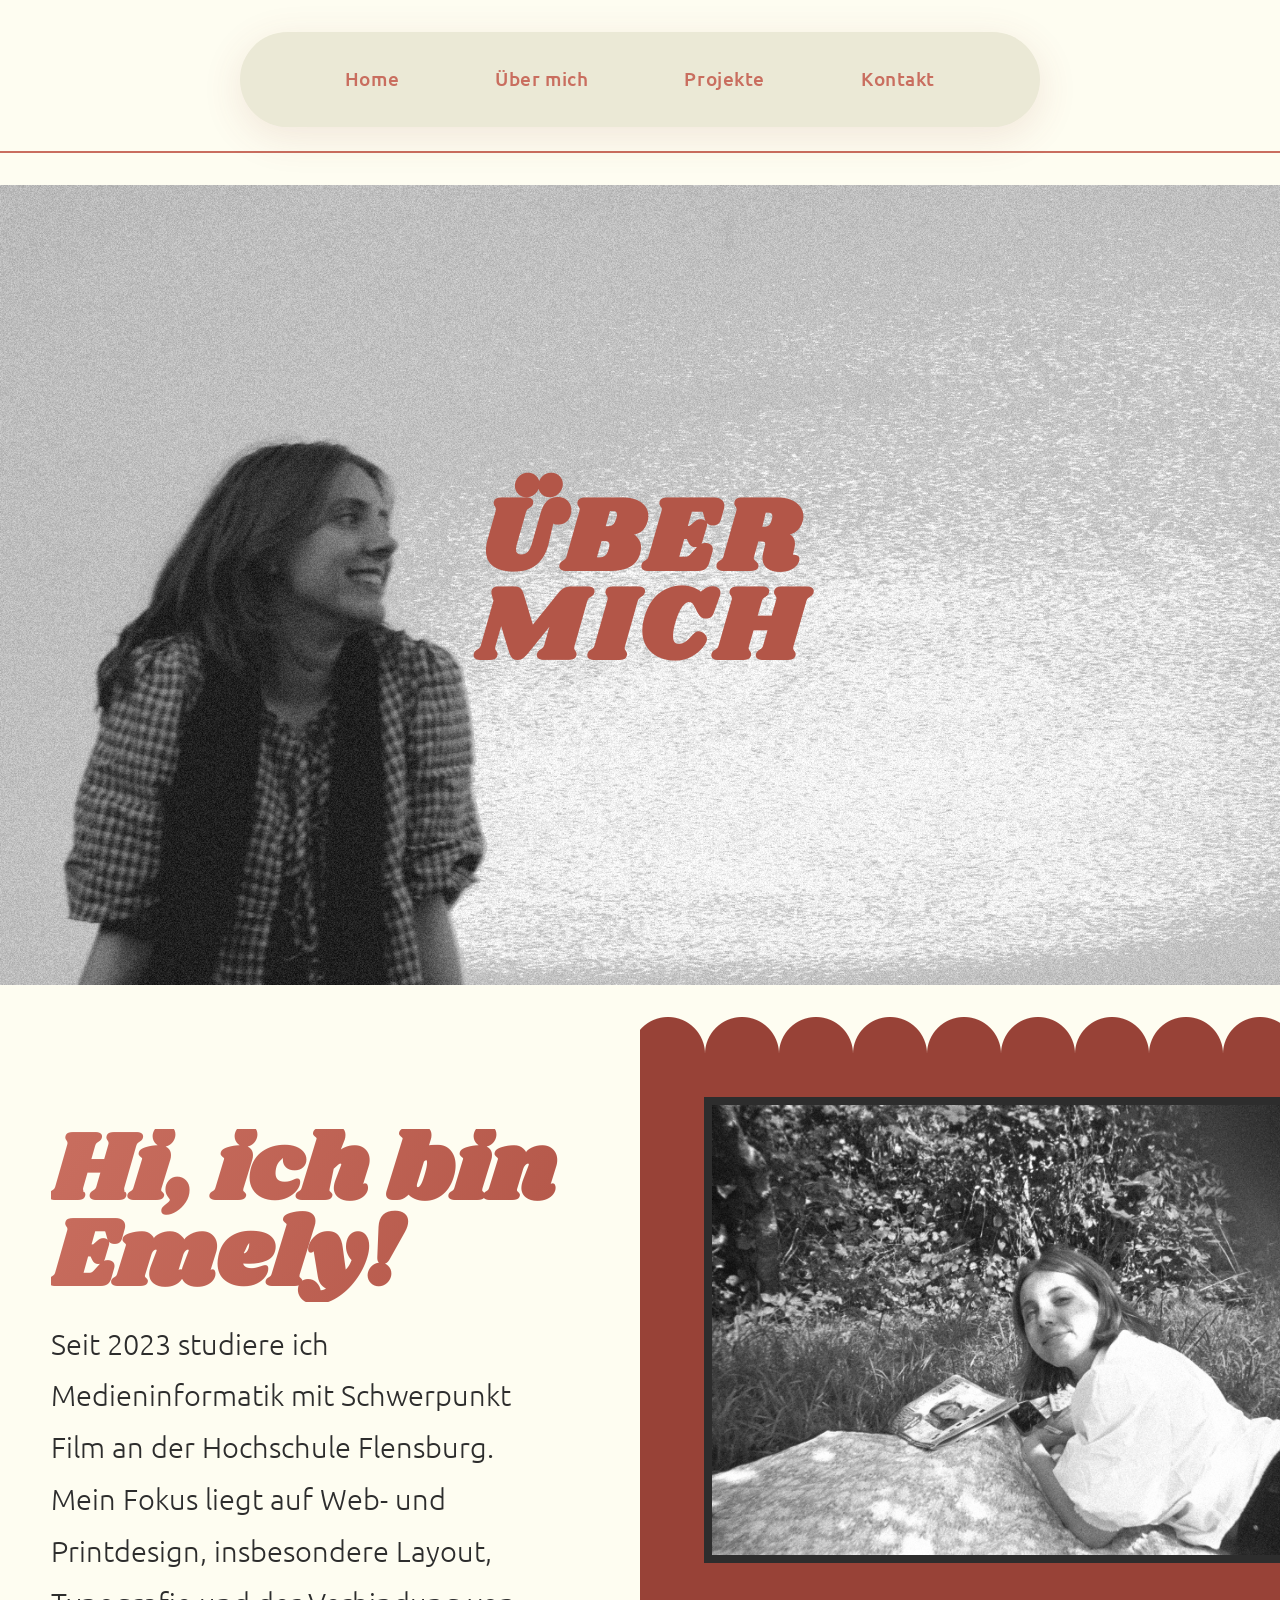
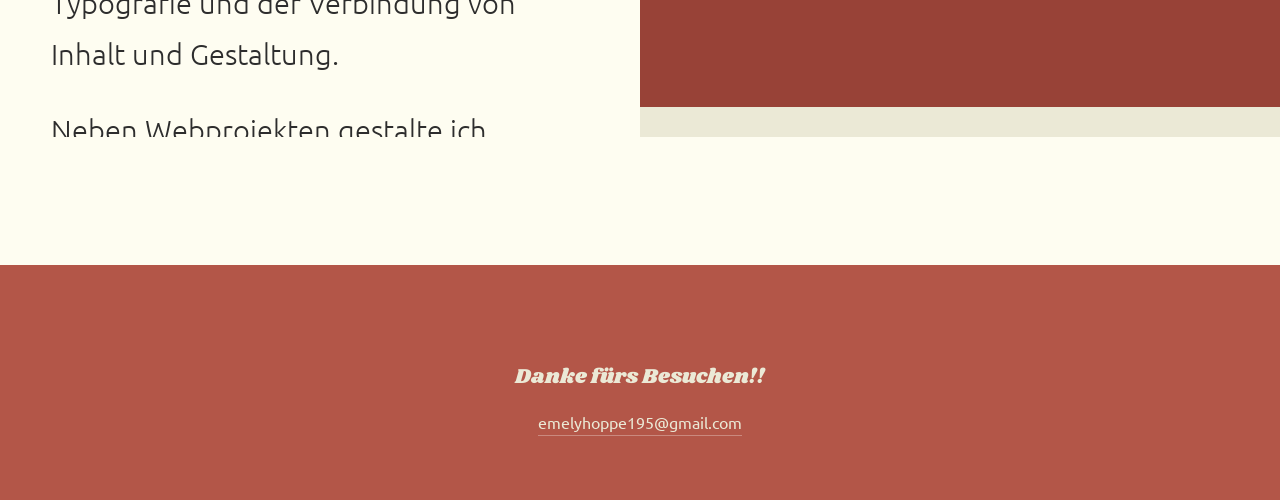
==== commit 6a52ae98: "fix" ====
--- a/aboutme.html
+++ b/aboutme.html
@@ -38,7 +38,7 @@
   <div class="intro-content" style="align-items: flex-start;">
 
    <div class="intro-text" style="margin-top: -1rem;">
-  <h2 class="intro-title" style="margin-bottom: 1rem;">Hey, ich bin Emely!</h2>
+  <h2 class="intro-title" style="margin-bottom: 1rem;">Hi, ich bin Emely!</h2>
   
   <p style="margin-top: 0;">
     Seit 2023 studiere ich Medieninformatik mit Schwerpunkt Film an der Hochschule Flensburg. Mein Fokus liegt auf Web- und Printdesign, insbesondere Layout, Typografie und der Verbindung von Inhalt und Gestaltung.
--- a/style.css
+++ b/style.css
@@ -1215,4 +1215,74 @@
     margin-bottom: 3rem !important;
   }
 
-}+}
+
+@media (max-width: 1200px) {
+
+  /* ===== CONTAINER ===== */
+  .hero-content,
+  .project-content,
+  .about-split,
+  .skills-grid,
+  .tech-skills {
+    max-width: 95vw;
+    padding: 0 4%;
+  }
+
+  /* ===== HERO ===== */
+  .hero-text {
+    margin-right: 0; /* wichtig!! */
+    max-width: 100%;
+  }
+
+  .hero-content {
+    justify-content: center;
+  }
+
+  /* ===== INTRO / SPLIT ===== */
+  .intro-content,
+  .recipe-features-content,
+  .image-pair-content,
+  .project-content,
+  .about-split {
+    grid-template-columns: 1fr;
+    height: auto;
+  }
+
+  /* ===== IMAGES FIX ===== */
+  .project-image {
+    width: 100%;
+    max-width: 100%;
+  }
+
+  .project-image img {
+    height: auto;
+  }
+
+  .intro-image img,
+  .recipe-image img {
+    max-width: 100%;
+  }
+
+  /* ===== GRID ===== */
+  .skills-grid {
+    grid-template-columns: repeat(2, 1fr);
+  }
+
+  .tech-columns {
+    grid-template-columns: 1fr;
+  }
+
+  /* ===== SPACING ===== */
+  .intro-text,
+  .recipe-text,
+  .image-pair-text,
+  .project-text {
+    padding: 3rem 6%;
+  }
+
+  /* ===== TYPO ===== */
+  .hero-name {
+    font-size: clamp(3rem, 6vw, 4.5rem);
+  }
+}
